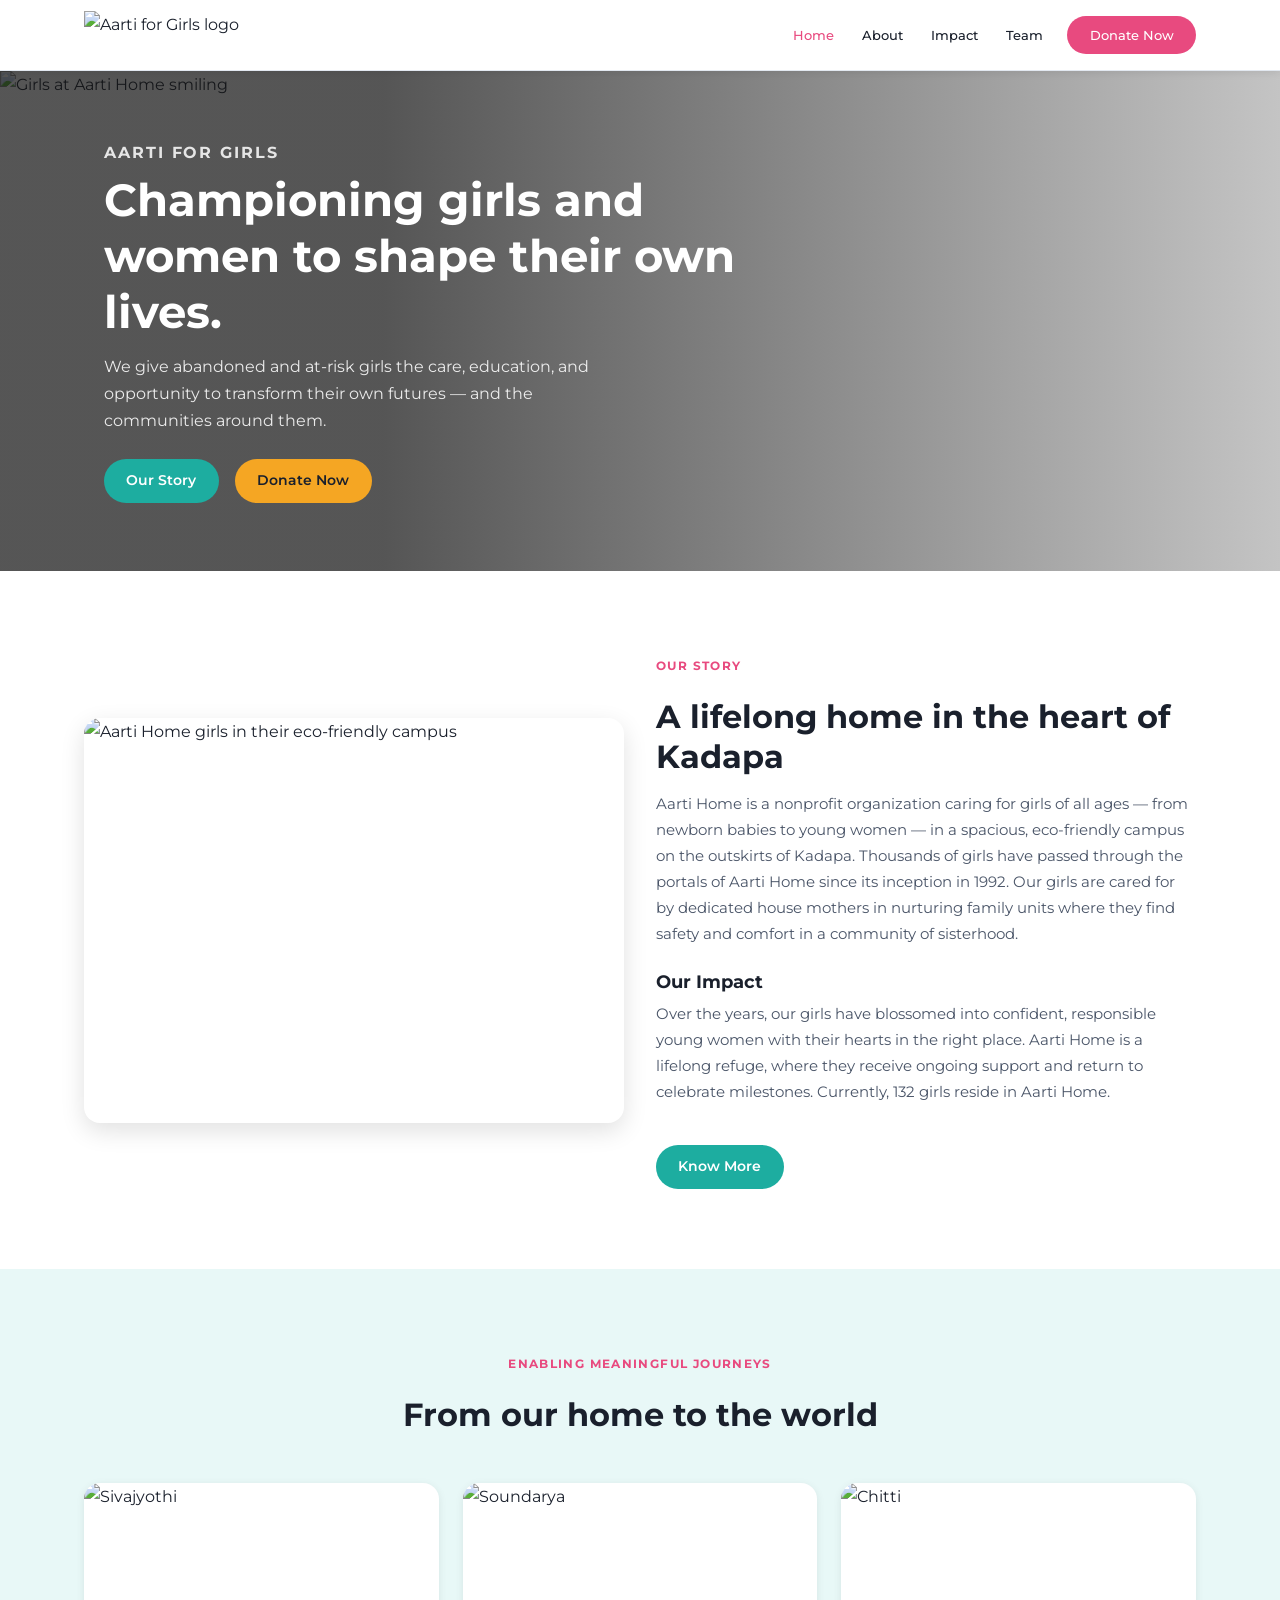
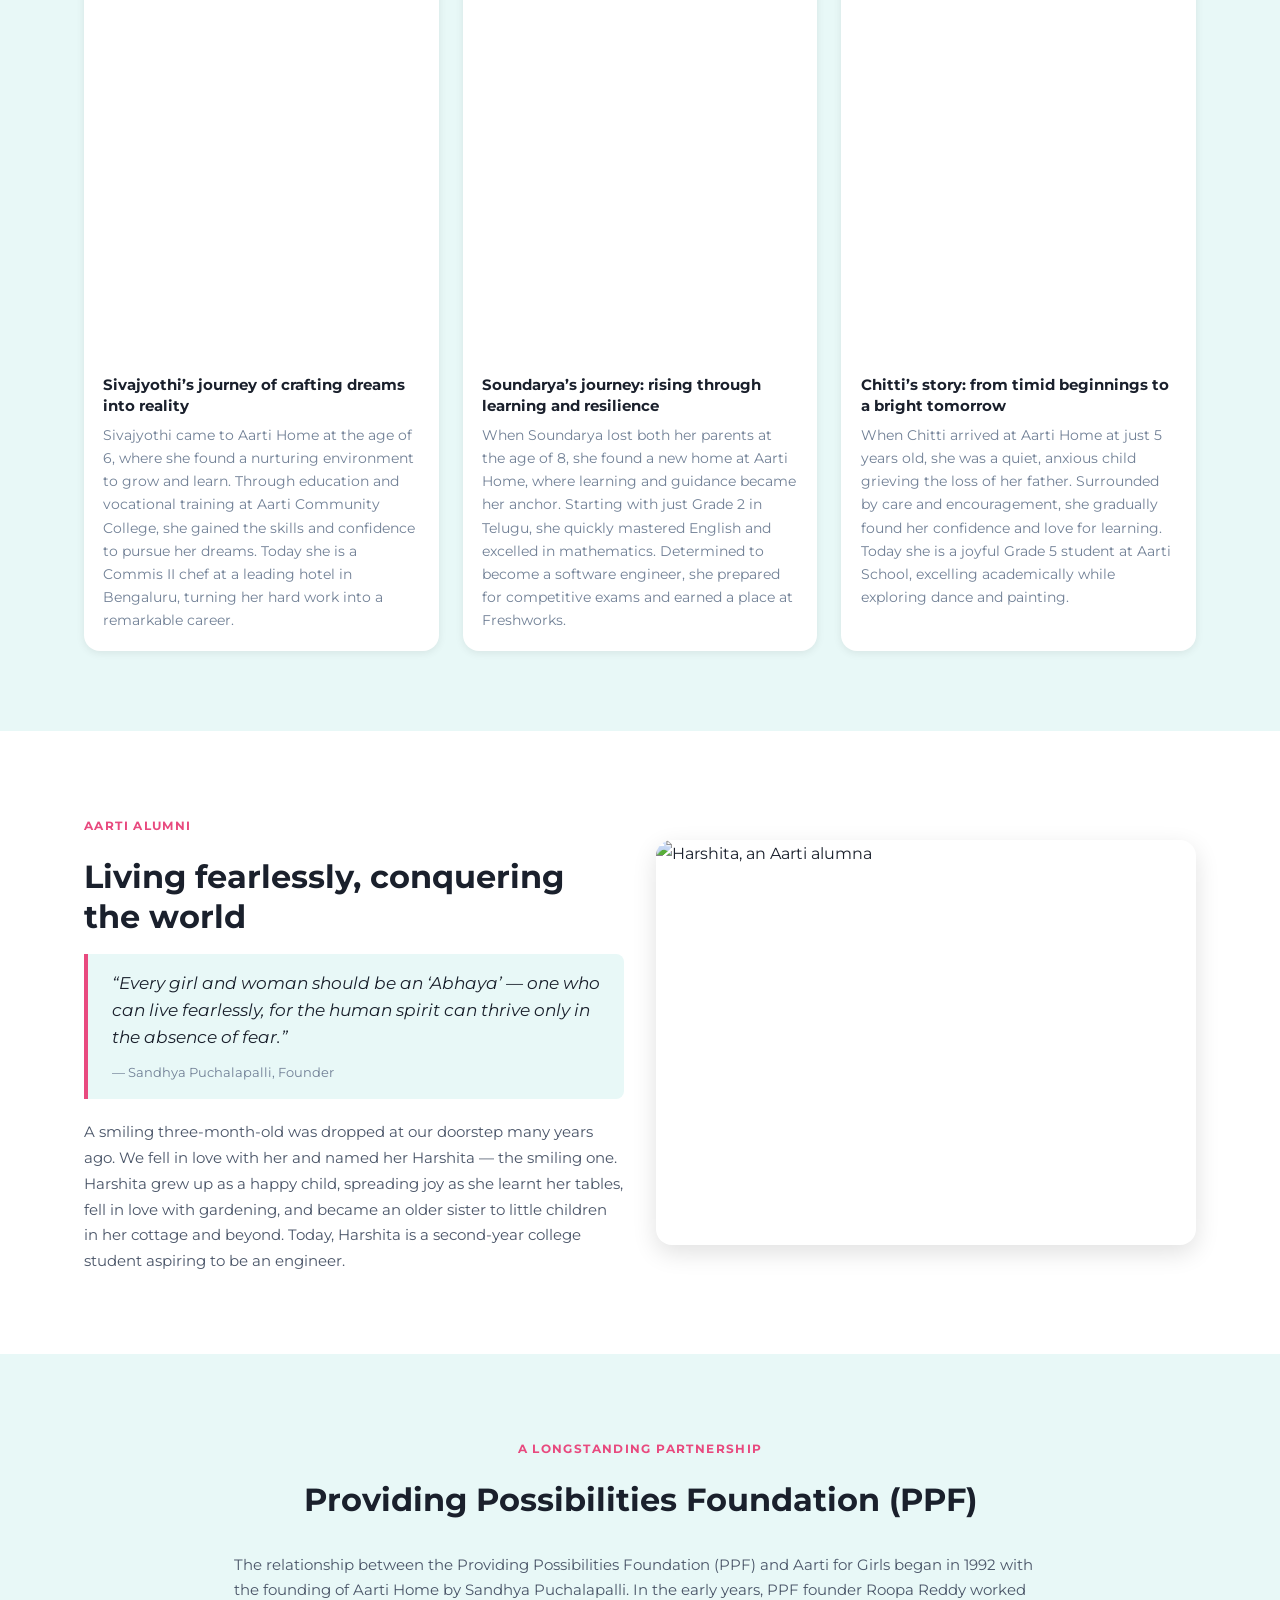
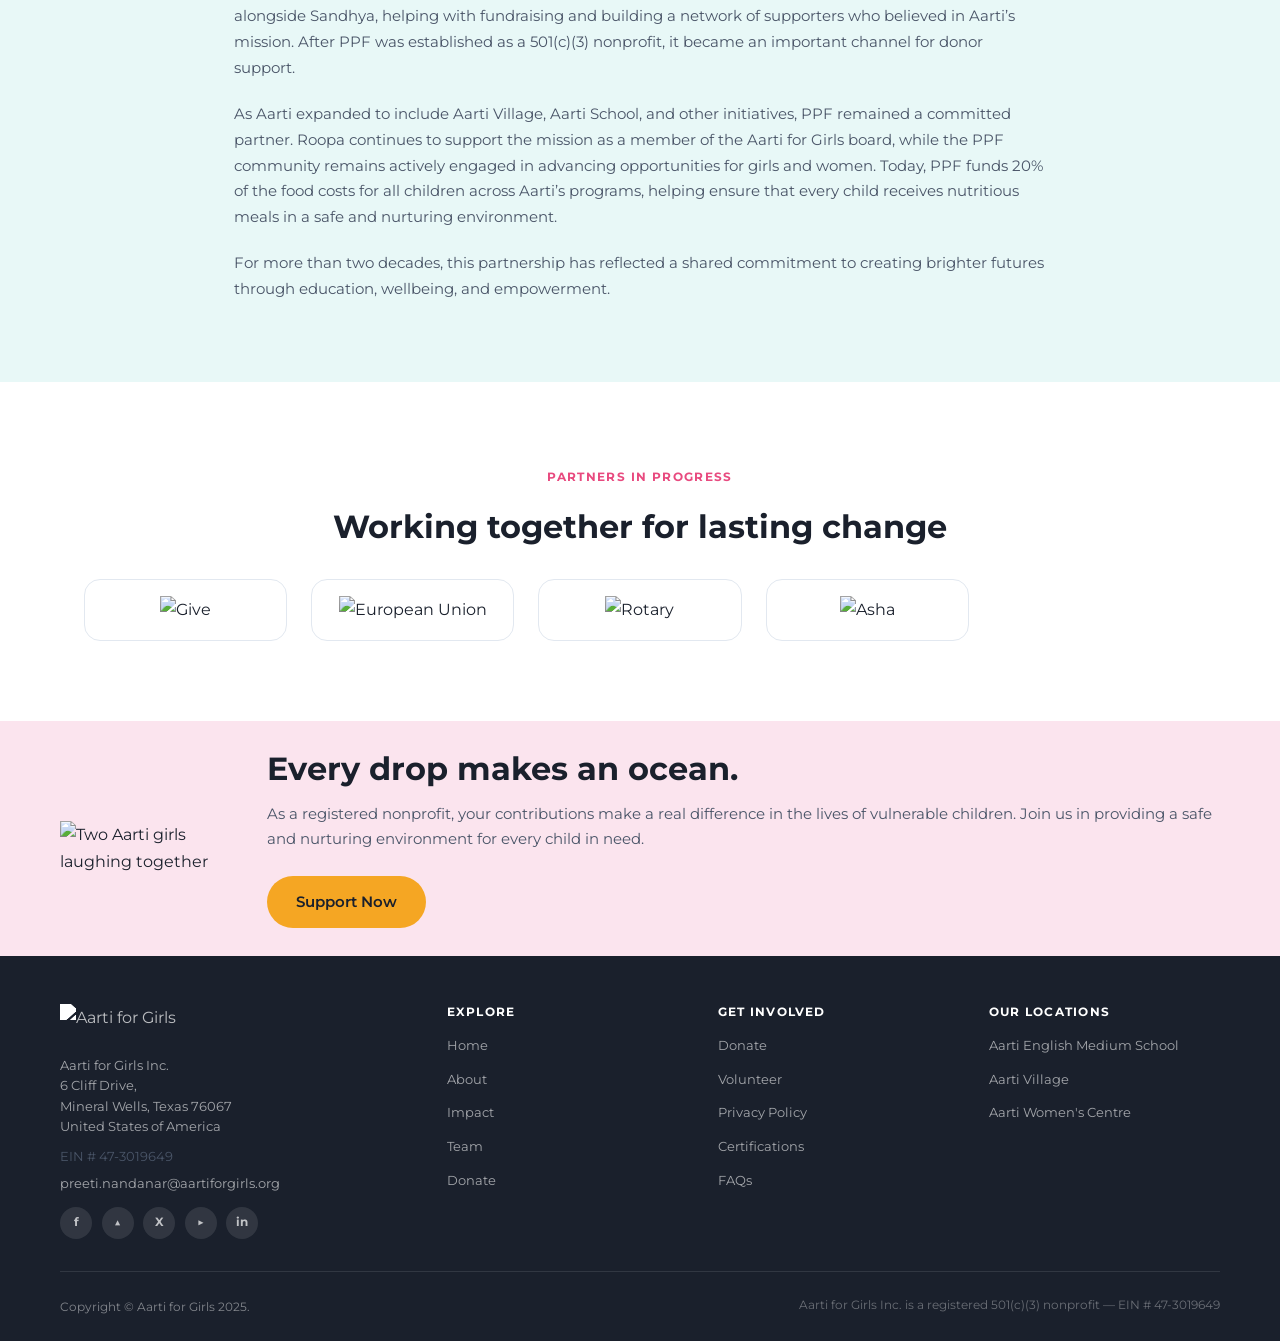
==== index.html @ 23b5cd8c "Site scaffold: pages, shared CSS/JS (images to follow)" ====
<!DOCTYPE html>
<html lang="en">
<head>
  <meta charset="UTF-8">
  <meta name="viewport" content="width=device-width, initial-scale=1.0">
  <title>Women Empowerment NGO | Aarti for Girls – Transforming Lives</title>
  <meta name="description" content="Aarti for Girls is a nonprofit empowering women and girl children through education, shelter, and livelihood programs for a brighter, independent future.">
  <link rel="icon" type="image/png" href="assets/images/logo.png">
  <link rel="preconnect" href="https://fonts.googleapis.com">
  <link rel="preconnect" href="https://fonts.gstatic.com" crossorigin>
  <link href="https://fonts.googleapis.com/css2?family=Montserrat:ital,wght@0,300;0,400;0,500;0,600;0,700;0,800;1,400&display=swap" rel="stylesheet">
  <link rel="stylesheet" href="css/style.css?v=1">
</head>
<body>
<div id="nav-placeholder"></div>
<main>

  <!-- HERO -->
  <section class="hero hero-tall" aria-label="Hero">
    <img class="hero-img" src="assets/images/hero-home.jpg" alt="Girls at Aarti Home smiling" loading="eager">
    <div class="hero-overlay"></div>
    <div class="hero-body">
      <p class="sec-label" style="color:rgba(255,255,255,.85)">Aarti for Girls</p>
      <h1 style="max-width:660px;">Championing girls and women to shape their own lives.</h1>
      <p style="max-width:540px;margin-top:.75rem;">We give abandoned and at-risk girls the care, education, and opportunity to transform their own futures — and the communities around them.</p>
      <div style="display:flex;gap:1rem;flex-wrap:wrap;margin-top:1.5rem;">
        <a href="about.html" class="btn btn-teal">Our Story</a>
        <a href="donate.html" class="btn btn-yellow">Donate Now</a>
      </div>
    </div>
  </section>

  <!-- OUR STORY -->
  <section class="section bg-white">
    <div class="container">
      <div class="grid-2" style="align-items:center;">
        <div>
          <img src="assets/images/our-story.jpg" alt="Aarti Home girls in their eco-friendly campus" style="border-radius:var(--r-l);box-shadow:var(--sh-hov);width:100%;aspect-ratio:4/3;object-fit:cover;">
        </div>
        <div>
          <p class="sec-label">Our Story</p>
          <h2>A lifelong home in the heart of Kadapa</h2>
          <p style="margin-top:.9rem;">Aarti Home is a nonprofit organization caring for girls of all ages — from newborn babies to young women — in a spacious, eco-friendly campus on the outskirts of Kadapa. Thousands of girls have passed through the portals of Aarti Home since its inception in 1992. Our girls are cared for by dedicated house mothers in nurturing family units where they find safety and comfort in a community of sisterhood.</p>
          <h3 style="margin-top:1.5rem;font-size:1.15rem;">Our Impact</h3>
          <p style="margin-top:.5rem;">Over the years, our girls have blossomed into confident, responsible young women with their hearts in the right place. Aarti Home is a lifelong refuge, where they receive ongoing support and return to celebrate milestones. Currently, 132 girls reside in Aarti Home.</p>
          <a href="impact.html" class="btn btn-teal" style="margin-top:1.25rem;">Know More</a>
        </div>
      </div>
    </div>
  </section>

  <!-- ENABLING MEANINGFUL JOURNEYS -->
  <section class="section bg-teal-pale">
    <div class="container">
      <div class="text-center mb-3">
        <p class="sec-label">Enabling meaningful journeys</p>
        <h2>From our home to the world</h2>
      </div>
      <div class="news-grid">
        <article class="card">
          <img class="card-img" style="aspect-ratio:3/4;" src="assets/images/journey-sivajyothi.jpg" alt="Sivajyothi">
          <div class="card-body">
            <h3>Sivajyothi’s journey of crafting dreams into reality</h3>
            <p>Sivajyothi came to Aarti Home at the age of 6, where she found a nurturing environment to grow and learn. Through education and vocational training at Aarti Community College, she gained the skills and confidence to pursue her dreams. Today she is a Commis II chef at a leading hotel in Bengaluru, turning her hard work into a remarkable career.</p>
          </div>
        </article>
        <article class="card">
          <img class="card-img" style="aspect-ratio:3/4;" src="assets/images/journey-soundarya.jpg" alt="Soundarya">
          <div class="card-body">
            <h3>Soundarya’s journey: rising through learning and resilience</h3>
            <p>When Soundarya lost both her parents at the age of 8, she found a new home at Aarti Home, where learning and guidance became her anchor. Starting with just Grade 2 in Telugu, she quickly mastered English and excelled in mathematics. Determined to become a software engineer, she prepared for competitive exams and earned a place at Freshworks.</p>
          </div>
        </article>
        <article class="card">
          <img class="card-img" style="aspect-ratio:3/4;" src="assets/images/journey-chitti.jpg" alt="Chitti">
          <div class="card-body">
            <h3>Chitti’s story: from timid beginnings to a bright tomorrow</h3>
            <p>When Chitti arrived at Aarti Home at just 5 years old, she was a quiet, anxious child grieving the loss of her father. Surrounded by care and encouragement, she gradually found her confidence and love for learning. Today she is a joyful Grade 5 student at Aarti School, excelling academically while exploring dance and painting.</p>
          </div>
        </article>
      </div>
    </div>
  </section>

  <!-- AARTI ALUMNI -->
  <section class="section bg-white">
    <div class="container">
      <div class="grid-2" style="align-items:center;">
        <div>
          <p class="sec-label">Aarti Alumni</p>
          <h2>Living fearlessly, conquering the world</h2>
          <div class="quote-block" style="margin-top:1.1rem;">
            <blockquote>“Every girl and woman should be an ‘Abhaya’ — one who can live fearlessly, for the human spirit can thrive only in the absence of fear.”</blockquote>
            <cite>— Sandhya Puchalapalli, Founder</cite>
          </div>
          <p style="margin-top:1.25rem;">A smiling three-month-old was dropped at our doorstep many years ago. We fell in love with her and named her Harshita — the smiling one. Harshita grew up as a happy child, spreading joy as she learnt her tables, fell in love with gardening, and became an older sister to little children in her cottage and beyond. Today, Harshita is a second-year college student aspiring to be an engineer.</p>
        </div>
        <div>
          <img src="assets/images/alumni-harshita.jpg" alt="Harshita, an Aarti alumna" style="border-radius:var(--r-l);box-shadow:var(--sh-hov);width:100%;aspect-ratio:4/3;object-fit:cover;">
        </div>
      </div>
    </div>
  </section>

  <!-- PPF PARTNERSHIP -->
  <section class="section bg-teal-pale">
    <div class="container" style="max-width:860px;">
      <div class="text-center mb-2">
        <p class="sec-label">A longstanding partnership</p>
        <h2>Providing Possibilities Foundation (PPF)</h2>
      </div>
      <p>The relationship between the Providing Possibilities Foundation (PPF) and Aarti for Girls began in 1992 with the founding of Aarti Home by Sandhya Puchalapalli. In the early years, PPF founder Roopa Reddy worked alongside Sandhya, helping with fundraising and building a network of supporters who believed in Aarti’s mission. After PPF was established as a 501(c)(3) nonprofit, it became an important channel for donor support.</p>
      <p style="margin-top:1rem;">As Aarti expanded to include Aarti Village, Aarti School, and other initiatives, PPF remained a committed partner. Roopa continues to support the mission as a member of the Aarti for Girls board, while the PPF community remains actively engaged in advancing opportunities for girls and women. Today, PPF funds 20% of the food costs for all children across Aarti’s programs, helping ensure that every child receives nutritious meals in a safe and nurturing environment.</p>
      <p style="margin-top:1rem;">For more than two decades, this partnership has reflected a shared commitment to creating brighter futures through education, wellbeing, and empowerment.</p>
    </div>
  </section>

  <!-- PARTNERS -->
  <section class="section bg-white">
    <div class="container">
      <div class="text-center mb-2">
        <p class="sec-label">Partners in Progress</p>
        <h2>Working together for lasting change</h2>
      </div>
      <div class="partners-grid" style="grid-template-columns:repeat(auto-fill,minmax(200px,1fr));">
        <div class="partner-logo"><img src="assets/images/partner-give.png" alt="Give"></div>
        <div class="partner-logo"><img src="assets/images/partner-eu.png" alt="European Union"></div>
        <div class="partner-logo"><img src="assets/images/partner-rotary.png" alt="Rotary"></div>
        <div class="partner-logo"><img src="assets/images/partner-asha.png" alt="Asha"></div>
      </div>
    </div>
  </section>

</main>
<div id="footer-placeholder"></div>
<script src="js/main.js"></script>
</body>
</html>
---- css/style.css ----
/* =====================
   AARTI FOR GIRLS (USA) — style.css (shared design system)
   ===================== */

/* ---------- TOKENS ---------- */
:root {
  --pink:       #e84a7f;
  --pink-dark:  #c93a6a;
  --pink-pale:  #fbe4ee;
  --teal:       #1dada0;
  --teal-dark:  #169589;
  --teal-pale:  #e8f8f7;
  --yellow:     #f5a623;
  --dark:       #1a202c;
  --mid:        #4a5568;
  --muted:      #718096;
  --light:      #f7fafc;
  --white:      #ffffff;
  --border:     #e2e8f0;
  --r-s:  4px;
  --r-m:  8px;
  --r-l:  16px;
  --r-xl: 24px;
  --sh:     0 2px 8px rgba(0,0,0,.08);
  --sh-hov: 0 8px 24px rgba(0,0,0,.12);
  --sh-lg:  0 16px 40px rgba(0,0,0,.12);
  --max-w: 1160px;
  --gap: 2rem;
}

/* ---------- RESET ---------- */
*, *::before, *::after { box-sizing: border-box; margin: 0; padding: 0; }
html { scroll-behavior: smooth; }
body { font-family: 'Montserrat', sans-serif; color: var(--dark); background: var(--white); line-height: 1.7; -webkit-font-smoothing: antialiased; }
img { max-width: 100%; height: auto; display: block; }
a { color: inherit; text-decoration: none; }
ul { list-style: none; }
button { font-family: inherit; cursor: pointer; border: none; background: none; }
h1,h2,h3,h4,h5 { line-height: 1.25; font-weight: 700; color: var(--dark); }
h1 { font-size: clamp(1.75rem,4vw,2.8rem); }
h2 { font-size: clamp(1.4rem,3vw,2rem); }
h3 { font-size: clamp(1.1rem,2vw,1.35rem); }
h4 { font-size: 1.05rem; }
p  { font-size: .95rem; color: var(--mid); }

/* ---------- LAYOUT ---------- */
.container { width: 100%; max-width: var(--max-w); margin-inline: auto; padding-inline: 1.5rem; }
.section    { padding: 5rem 0; }
.section-sm { padding: 3.5rem 0; }
.bg-white   { background: var(--white); }
.bg-teal-pale { background: var(--teal-pale); }
.text-center { text-align: center; }
.mb-2 { margin-bottom: 2rem; }
.mb-3 { margin-bottom: 3rem; }
.lead { font-size: 1.08rem; color: var(--mid); }

.grid-2 { display: grid; grid-template-columns: 1fr 1fr; gap: var(--gap); }
.grid-3 { display: grid; grid-template-columns: repeat(3,1fr); gap: var(--gap); }
.grid-4 { display: grid; grid-template-columns: repeat(4,1fr); gap: 1.5rem; }
.flex-between { display: flex; justify-content: space-between; align-items: center; }

/* ---------- TYPOGRAPHY ---------- */
.sec-label { display: inline-block; font-size: .72rem; font-weight: 700; letter-spacing: .12em; text-transform: uppercase; color: var(--pink); margin-bottom: .4rem; }
.quote-block { border-left: 4px solid var(--pink); padding: 1rem 1.5rem; background: var(--teal-pale); border-radius: 0 var(--r-m) var(--r-m) 0; }
.quote-block blockquote { font-size: 1.05rem; font-style: italic; color: var(--dark); line-height: 1.6; }
.quote-block cite { display: block; margin-top: .6rem; font-size: .82rem; font-style: normal; color: var(--muted); }

/* ---------- BUTTONS ---------- */
.btn { display: inline-flex; align-items: center; justify-content: center; gap: .4rem; padding: .65rem 1.4rem; border-radius: 50px; font-size: .88rem; font-weight: 600; transition: all .2s; white-space: nowrap; cursor: pointer; }
.btn-teal    { background: var(--teal);   color: var(--white); }
.btn-teal:hover   { background: var(--teal-dark); transform: translateY(-1px); box-shadow: var(--sh); }
.btn-pink    { background: var(--pink);   color: var(--white); }
.btn-pink:hover   { background: var(--pink-dark); transform: translateY(-1px); box-shadow: var(--sh); }
.btn-yellow  { background: var(--yellow); color: var(--dark); }
.btn-yellow:hover { filter: brightness(.95); transform: translateY(-1px); box-shadow: var(--sh); }
.btn-dark    { background: var(--dark);   color: var(--white); }
.btn-dark:hover   { background: #0f1624; transform: translateY(-1px); box-shadow: var(--sh); }
.btn-outline { background: transparent; color: var(--dark); border: 2px solid var(--border); }
.btn-outline:hover { border-color: var(--dark); transform: translateY(-1px); }
.btn-white   { background: var(--white);  color: var(--teal); }
.btn-white:hover  { background: var(--teal-pale); }
.btn-lg { padding: .8rem 1.8rem; font-size: .95rem; }

/* ---------- NAV ---------- */
.nav { position: sticky; top: 0; z-index: 1000; background: var(--white); border-bottom: 1px solid var(--border); box-shadow: var(--sh); }
.nav-inner { display: flex; align-items: center; justify-content: space-between; padding: .7rem 1.5rem; max-width: var(--max-w); margin-inline: auto; gap: 1rem; }
.nav-logo img { height: 48px; width: auto; }
.nav-links { display: flex; align-items: center; gap: .25rem; list-style: none; margin: 0; padding: 0; }
.nav-links > li { position: relative; }
.nav-links > li > a, .nav-links > li > button { display: flex; align-items: center; gap: .3rem; padding: .45rem .75rem; font-size: .83rem; font-weight: 500; color: var(--dark); border-radius: var(--r-s); transition: background .15s, color .15s; cursor: pointer; background: none; border: none; font-family: inherit; white-space: nowrap; }
.nav-links > li > a:hover, .nav-links > li > button:hover { background: var(--teal-pale); color: var(--teal-dark); }
.nav-links > li.active > a { color: var(--pink); }
.nav-chevron { font-size: .65rem; transition: transform .2s; }
.nav-links > li.open .nav-chevron { transform: rotate(180deg); }
.nav-drop { position: absolute; top: calc(100% + .5rem); left: 50%; transform: translateX(-50%) translateY(-4px); background: var(--white); border: 1px solid var(--border); border-radius: var(--r-l); box-shadow: var(--sh-hov); min-width: 200px; padding: .5rem; opacity: 0; visibility: hidden; transition: opacity .15s, visibility .15s, transform .15s; list-style: none; }
.nav-links > li.open .nav-drop { opacity: 1; visibility: visible; transform: translateX(-50%) translateY(0); }
.nav-drop li a { display: block; padding: .55rem .9rem; font-size: .82rem; font-weight: 500; color: var(--mid); border-radius: var(--r-m); transition: background .15s, color .15s; }
.nav-drop li a:hover { background: var(--teal-pale); color: var(--teal-dark); }
.nav-donate { margin-left: .5rem; }
.nav-donate .btn { background: var(--pink); color: var(--white); border-radius: 50px; padding: .5rem 1.4rem; }
.nav-donate .btn:hover { background: var(--pink-dark); color: var(--white); box-shadow: var(--sh); transform: translateY(-1px); }
.nav-donate.active .btn { background: var(--white); color: var(--pink); box-shadow: inset 0 0 0 2px var(--pink); }
.nav-donate.active .btn:hover { background: var(--pink); color: var(--white); box-shadow: none; }
.nav-burger { display: none; font-size: 1.4rem; padding: .3rem; }

/* ---------- HERO ---------- */
.hero { position: relative; overflow: hidden; display: flex; align-items: center; min-height: 400px; }
.hero-tall { min-height: 500px; }
.hero-img { position: absolute; inset: 0; width: 100%; height: 100%; object-fit: cover; object-position: center center; }
.hero-overlay { position: absolute; inset: 0; background: linear-gradient(to right, rgba(20,20,20,.72) 30%, rgba(20,20,20,.25) 100%); }
.hero-body { position: relative; z-index: 1; padding: 4rem 1.5rem; max-width: min(700px,90%); margin-left: max(1.5rem,calc(50% - 560px)); }
.hero-body h1 { color: var(--white); }
.hero-body p  { color: rgba(255,255,255,.88); font-size: 1rem; }
.page-header { background: linear-gradient(135deg, var(--pink) 0%, var(--teal) 100%); padding: 4rem 1.5rem; text-align: center; }
.page-header h1 { color: var(--white); }
.page-header p  { color: rgba(255,255,255,.88); margin-top: .6rem; }

/* ---------- PILLARS ---------- */
.pillars-row { display: flex; justify-content: center; gap: 1rem; flex-wrap: wrap; margin-top: 2rem; }
.pillar-wrap { display: flex; flex-direction: column; align-items: center; text-align: center; flex: 1; min-width: 200px; max-width: 260px; }
.pillar-ring { width: 220px; height: 165px; border-radius: var(--r-l); background: var(--teal-pale); display: flex; align-items: center; justify-content: center; margin-bottom: .9rem; border: 3px solid var(--teal); overflow: hidden; }
.pillar-ring img { width: 100%; height: 100%; object-fit: cover; }
.pillar-wrap h3 { font-size: 1rem; margin-bottom: .2rem; }
.pillar-wrap p  { font-size: .82rem; color: var(--muted); margin: 0; }

/* ---------- STATS ---------- */
.stats-box { background: var(--white); border-radius: var(--r-xl); padding: 1.5rem; box-shadow: var(--sh-hov); max-width: 700px; margin: 0 auto; }
.stats-grid { display: flex; flex-wrap: wrap; justify-content: center; gap: 1.5rem; text-align: center; }
.stats-grid > div { flex: 1 1 180px; max-width: 210px; }
.stat-num { font-size: clamp(1.6rem,3.2vw,2.2rem); font-weight: 800; color: var(--pink); line-height: 1; }
.stat-label { font-size: .82rem; color: var(--muted); margin-top: .4rem; line-height: 1.4; }
.sphere-link { display: inline-flex; align-items: center; gap: .4rem; font-size: .88rem; font-weight: 600; color: var(--teal); text-decoration: underline; text-underline-offset: 3px; }
.sphere-link:hover { color: var(--teal-dark); }

/* ---------- VOICES ---------- */
.voices-grid { display:flex; flex-wrap:wrap; gap:1.5rem; justify-content:center; }
.voices-grid > * { width:160px; flex-shrink:0; }
.voice-card { display: flex; flex-direction: column; align-items: center; gap: .5rem; }
.voice-card img { width: 100%; aspect-ratio: 4/3; object-fit: cover; border-radius: var(--r-l); transition: transform .2s, box-shadow .2s; }
.voice-card:hover img { transform: scale(1.02); box-shadow: var(--sh-hov); }
.voice-name { font-size: .85rem; font-weight: 600; text-align: center; color: var(--dark); }

/* ---------- CARDS / NEWS ---------- */
.news-grid { display: grid; grid-template-columns: repeat(3,1fr); gap: 1.5rem; }
.card { background: var(--white); border-radius: var(--r-l); box-shadow: var(--sh); overflow: hidden; transition: transform .2s, box-shadow .2s; display: flex; flex-direction: column; }
.card:hover { transform: translateY(-4px); box-shadow: var(--sh-hov); }
.card-img { width: 100%; aspect-ratio: 16/9; object-fit: cover; }
.card-body { padding: 1.2rem; display: flex; flex-direction: column; flex: 1; }
.card-tag { font-size: .72rem; font-weight: 700; letter-spacing: .1em; text-transform: uppercase; color: var(--pink); margin-bottom: .5rem; }
.card-body h3 { font-size: .95rem; line-height: 1.35; margin-bottom: .5rem; }
.card-body p { font-size: .85rem; color: var(--muted); flex: 1; }
.card-link { display: inline-block; margin-top: .8rem; font-size: .82rem; font-weight: 600; color: var(--pink); }
.card-link:hover { color: var(--pink-dark); }

/* ---------- TIMELINE ---------- */
.timeline { position: relative; padding-left: 2rem; }
.timeline::before { content: ''; position: absolute; left: .5rem; top: 0; bottom: 0; width: 2px; background: var(--teal); opacity: .3; }
.tl-item { position: relative; padding: 0 0 2rem 1.5rem; }
.tl-item::before { content: ''; position: absolute; left: -.45rem; top: .3rem; width: 12px; height: 12px; border-radius: 50%; background: var(--teal); border: 2px solid var(--white); box-shadow: 0 0 0 2px var(--teal); }
.tl-year { display: inline-block; background: var(--pink); color: var(--white); font-size: .72rem; font-weight: 700; letter-spacing: .06em; padding: .2rem .55rem; border-radius: 50px; margin-bottom: .4rem; }
.tl-item h4 { font-size: .95rem; margin-bottom: .3rem; }
.tl-item p  { font-size: .85rem; color: var(--muted); }

/* ---------- WHAT'S NEW / ARTICLE ---------- */
#wn-post p { font-size: .95rem; line-height: 1.8; color: var(--mid); margin-bottom: 1.1rem; }
#wn-post h2, #wn-post h3, #wn-post h4 { color: var(--dark); }
#wn-post a { color: var(--pink); text-decoration: underline; text-underline-offset: 2px; }

/* ---------- MILESTONES TIMELINE ---------- */
.tml { position: relative; max-width: 1000px; margin: 0 auto; }
.tml::before { content: ''; position: absolute; top: .5rem; bottom: .5rem; left: 50%; transform: translateX(-50%); width: 3px; background: var(--teal); opacity: .25; }
.tml-item { position: relative; display: flex; align-items: center; gap: 4rem; margin-bottom: 2.5rem; }
.tml-item:nth-child(even) { flex-direction: row-reverse; }
.tml-item > .tml-card, .tml-item > .tml-media { flex: 1 1 0; min-width: 0; }
.tml-dot { position: absolute; left: 50%; top: 50%; transform: translate(-50%,-50%); width: 18px; height: 18px; border-radius: 50%; background: var(--pink); border: 3px solid var(--white); box-shadow: 0 0 0 3px rgba(29,173,160,.45); }
.tml-card { background: var(--white); border-radius: var(--r-l); box-shadow: var(--sh); padding: 1.25rem 1.4rem; transition: transform .2s, box-shadow .2s; }
.tml-card:hover { transform: translateY(-3px); box-shadow: var(--sh-hov); }
.tml-media img { width: 100%; aspect-ratio: 4/3; object-fit: cover; border-radius: var(--r-l); box-shadow: var(--sh); display: block; }
.tml-year { display: inline-block; background: var(--pink); color: var(--white); font-size: .78rem; font-weight: 700; letter-spacing: .05em; padding: .22rem .7rem; border-radius: 50px; margin-bottom: .55rem; }
.tml-card h3 { font-size: 1.05rem; margin-bottom: .35rem; }
.tml-card p { font-size: .9rem; color: var(--mid); margin: 0; line-height: 1.6; }
@media (max-width: 768px) {
  .tml::before { left: 8px; transform: none; }
  .tml-item, .tml-item:nth-child(even) { flex-direction: column; align-items: stretch; gap: 1rem; padding-left: 2.25rem; margin-bottom: 2rem; }
  .tml-dot { left: 8px; top: 1.4rem; transform: translate(-50%,0); }
}

/* ---------- VIDEO ---------- */
.video-wrap { position: relative; padding-top: 56.25%; border-radius: var(--r-l); overflow: hidden; background: #000; box-shadow: var(--sh-hov); }
.video-wrap iframe, .video-wrap img { position: absolute; inset: 0; width: 100%; height: 100%; border: 0; object-fit: cover; }
.videos-grid { display: grid; grid-template-columns: repeat(2,1fr); gap: 1.5rem; }
.video-label { text-align: center; font-size: .85rem; font-weight: 600; color: var(--mid); margin-top: .6rem; }
.vol-slider { max-width: 720px; margin: 0 auto; }
.vol-stage { position: relative; }
.vol-slide { display: none; }
.vol-slide.is-active { display: block; }
.vol-arrow { position: absolute; top: 50%; transform: translateY(-50%); z-index: 2; width: 44px; height: 44px; border-radius: 50%; background: rgba(255,255,255,.92); color: var(--dark); font-size: 1.6rem; line-height: 1; display: flex; align-items: center; justify-content: center; box-shadow: var(--sh); transition: background .15s, transform .15s; }
.vol-arrow:hover { background: var(--white); }
.vol-prev { left: .6rem; }
.vol-next { right: .6rem; }
.vol-dots { display: flex; justify-content: center; gap: .5rem; margin-top: 1.1rem; }
.vol-dot { width: 10px; height: 10px; border-radius: 50%; background: var(--border); padding: 0; transition: background .15s; }
.vol-dot.is-active { background: var(--pink); }

/* ---------- ICON CARDS ---------- */
.icon-card { background: var(--white); border-radius: var(--r-l); padding: 1.5rem 1.2rem; box-shadow: var(--sh); transition: transform .2s, box-shadow .2s; }
.icon-card:hover { transform: translateY(-3px); box-shadow: var(--sh-hov); }
.ic-icon { font-size: 2rem; margin-bottom: .7rem; }
.icon-card h3 { font-size: 1rem; margin-bottom: .4rem; }
.icon-card p  { font-size: .85rem; color: var(--muted); margin: 0; }

/* ---------- DONATE ---------- */
.donate-intro { display: grid; grid-template-columns: 1fr auto; gap: 3rem; align-items: start; }
.donate-btns  { display: flex; flex-wrap: wrap; gap: .75rem; margin-top: 1.5rem; }
.donate-cards { display: grid; grid-template-columns: repeat(3,1fr); gap: 1.25rem; }
.dc { background: var(--white); border-radius: var(--r-l); padding: 1.5rem; box-shadow: var(--sh); display: flex; flex-direction: column; }
.dc.dc-alt { background: var(--teal-pale); border: 2px dashed var(--teal); }
.dc-icon { font-size: 2rem; margin-bottom: .6rem; }
.dc h3 { font-size: .95rem; margin-bottom: .5rem; }
.dc p  { font-size: .82rem; color: var(--muted); }
.modes-grid { display: grid; grid-template-columns: repeat(3,1fr); gap: 1.25rem; }
.mode-box { background: var(--light); border-radius: var(--r-l); padding: 1.5rem; border: 1px solid var(--border); display: flex; flex-direction: column; }
.dc .btn, .mode-box .btn { margin-top: auto; align-self: flex-start; }
.mode-box h4 { margin-bottom: .5rem; color: var(--dark); }
.mode-box p  { font-size: .85rem; color: var(--muted); }
.tab-list { display: flex; gap: .5rem; flex-wrap: wrap; border-bottom: 2px solid var(--border); padding-bottom: .5rem; }
.tab-btn { padding: .5rem 1.2rem; font-size: .85rem; font-weight: 600; color: var(--muted); border-radius: var(--r-m); transition: all .15s; cursor: pointer; border: none; background: none; font-family: inherit; }
.tab-btn.active { background: var(--pink); color: var(--white); }
.tab-btn:hover:not(.active) { background: var(--teal-pale); color: var(--teal-dark); }
.tab-panel { display: none; }
.tab-panel.active { display: block; }

/* ---------- VOLUNTEER ---------- */
.vol-hero-grid { display: grid; grid-template-columns: 1fr 1fr; gap: 3rem; align-items: stretch; }
.vol-hero-photo { position: relative; border-radius: var(--r-l); overflow: hidden; box-shadow: var(--sh-hov); background: var(--teal-pale); min-height: 320px; }
.vol-hero-photo img { position: absolute; inset: 0; width: 100%; height: 100%; object-fit: cover; }
.vol-modes { display: grid; grid-template-columns: 1fr 1fr; gap: 1.5rem; }
.vol-mode-card { background: var(--white); border-radius: var(--r-l); padding: 2rem; box-shadow: var(--sh); border-top: 4px solid var(--teal); }
.vol-mode-card h3 { margin-bottom: .75rem; }
.vol-mode-card p  { font-size: .88rem; color: var(--mid); }

/* ---------- BLOG ---------- */
.blog-grid { display: grid; grid-template-columns: repeat(3,1fr); gap: 1.5rem; }
.blog-featured { grid-column: span 3; display: grid; grid-template-columns: 1fr 1fr; gap: 0; background: var(--white); border-radius: var(--r-l); overflow: hidden; box-shadow: var(--sh-hov); }
.blog-featured-img { width: 100%; height: 100%; object-fit: cover; min-height: 280px; }
.blog-featured-body { padding: 2rem; display: flex; flex-direction: column; justify-content: center; }

/* ---------- BOARD / HUMANS ---------- */
.board-grid { display:flex; flex-wrap:wrap; gap:1.5rem; justify-content:center; }
.board-grid > * { width:180px; flex-shrink:0; }
.board-card { text-align: center; display: flex; flex-direction: column; }
.board-card .expand-btn { margin-top: auto; align-self: center; }
.board-card img { width: 100%; aspect-ratio: 1; object-fit: cover; border-radius: var(--r-l); margin-bottom: .7rem; border: 3px solid var(--teal-pale); box-shadow: var(--sh); }
.board-card h4 { font-size: .88rem; margin-bottom: .15rem; }
.board-card p  { font-size: .78rem; color: var(--muted); }

/* ---------- ANNUAL REPORT ---------- */
.report-grid { display: grid; grid-template-columns: repeat(auto-fill,minmax(240px,1fr)); gap: 1.5rem; }
.report-card { background: var(--white); border-radius: var(--r-l); box-shadow: var(--sh); overflow: hidden; transition: transform .2s, box-shadow .2s; }
.report-card:hover { transform: translateY(-4px); box-shadow: var(--sh-hov); }
.report-card img { width: 100%; aspect-ratio: 3/4; object-fit: cover; }
.report-card-body { padding: 1.2rem; }
.report-card-body h4 { margin-bottom: .5rem; }
.report-card-body p  { font-size: .82rem; color: var(--muted); margin-bottom: .8rem; }

/* ---------- VOICE STORY ---------- */
.voice-story-body { display: grid; grid-template-columns: 280px 1fr; gap: 3rem; align-items: start; }
.voice-story-body img { border-radius: var(--r-l); box-shadow: var(--sh-hov); width: 100%; aspect-ratio: 4/3; object-fit: cover; position: sticky; top: 100px; }
.story-text h2 { margin-bottom: 1rem; }
.story-text p  { font-size: .95rem; line-height: 1.8; color: var(--mid); margin-bottom: 1rem; }
.voice-nav { display: flex; justify-content: space-between; gap: 1rem; margin-top: 2.5rem; padding-top: 2rem; border-top: 1px solid var(--border); }

/* ---------- VILLAGE GALLERY ---------- */
.village-gallery { display: grid; grid-template-columns: repeat(3,1fr); gap: .75rem; }
.village-gallery img { width: 100%; aspect-ratio: 4/3; object-fit: cover; border-radius: var(--r-m); transition: transform .2s; }
.village-gallery img:hover { transform: scale(1.02); }

/* ---------- MILESTONES ---------- */
.milestone-cards { display: grid; grid-template-columns: repeat(2,1fr); gap: 1.5rem; }
.milestone-card { border-radius: var(--r-l); overflow: hidden; box-shadow: var(--sh); transition: transform .2s, box-shadow .2s; }
.milestone-card:hover { transform: translateY(-4px); box-shadow: var(--sh-hov); }
.milestone-card img { width: 100%; aspect-ratio: 16/9; object-fit: cover; display: block; }
.milestone-card-body { padding: 1.5rem; background: var(--white); }
.milestone-card-body h2 { font-size: 1.25rem; margin-bottom: .5rem; }
.milestone-card-body p  { font-size: .88rem; color: var(--muted); margin-bottom: .75rem; }
.milestone-stats { display: grid; grid-template-columns: repeat(auto-fill,minmax(160px,1fr)); gap: 1.5rem; text-align: center; }
.ms-stat { background: var(--white); border-radius: var(--r-l); padding: 1.5rem 1rem; box-shadow: var(--sh); }
.ms-num { font-size: 2rem; font-weight: 800; color: var(--teal); line-height: 1; margin-bottom: .3rem; }
.ms-label { font-size: .8rem; color: var(--muted); }

/* ---------- EMPOWER COLLAGE ---------- */
.empower-collage { display: grid; grid-template-columns: repeat(2,1fr); gap: .5rem; border-radius: var(--r-l); overflow: hidden; }
.empower-collage img { width: 100%; aspect-ratio: 1; object-fit: cover; }

/* ---------- PARTNERS ---------- */
.partners-grid { display: grid; grid-template-columns: repeat(auto-fill,minmax(250px,1fr)); gap: 1.5rem; align-items: stretch; }
.partner-card { background: var(--light); border: 1px solid var(--border); border-radius: var(--r-l); padding: 1.5rem; text-align: center; display: flex; flex-direction: column; transition: box-shadow .2s, transform .2s; }
.partner-card:hover { box-shadow: var(--sh-hov); transform: translateY(-3px); }
.partner-logo-box { height: 72px; display: flex; align-items: center; justify-content: center; margin-bottom: 1rem; }
.partner-logo-box img { max-height: 64px; max-width: 85%; object-fit: contain; }
.partner-logo-text { font-size: 1.7rem; font-weight: 800; color: var(--pink); letter-spacing: .05em; }
.partner-card h4 { font-size: .95rem; margin-bottom: .5rem; }
.partner-card p { font-size: .82rem; color: var(--mid); margin: 0; line-height: 1.6; }
.partner-logo { padding: 1rem; border: 1px solid var(--border); border-radius: var(--r-l); display: flex; align-items: center; justify-content: center; transition: box-shadow .2s; }
.partner-logo:hover { box-shadow: var(--sh); }
.partner-logo img { max-height: 60px; object-fit: contain; }

/* ---------- CERT / FAQ / LEGAL ---------- */
.cert-grid { display: grid; grid-template-columns: repeat(auto-fill,minmax(260px,1fr)); gap: 1.5rem; }
.cert-card { background: var(--white); border-radius: var(--r-l); padding: 1.5rem; box-shadow: var(--sh); display: flex; gap: 1rem; align-items: flex-start; border-left: 4px solid var(--teal); }
.cert-icon { font-size: 1.6rem; flex-shrink: 0; }
.cert-card h4 { font-size: .9rem; margin-bottom: .3rem; }
.cert-card p  { font-size: .82rem; color: var(--muted); }
.faq-list { display: flex; flex-direction: column; gap: .75rem; max-width: 760px; margin-inline: auto; }
.faq-item { background: var(--white); border-radius: var(--r-l); border: 1px solid var(--border); overflow: hidden; }
.faq-q { display: flex; justify-content: space-between; align-items: center; padding: 1.1rem 1.4rem; cursor: pointer; font-weight: 600; font-size: .92rem; gap: 1rem; }
.faq-chev { transition: transform .2s; flex-shrink: 0; }
.faq-item.open .faq-chev { transform: rotate(180deg); }
.faq-a { max-height: 0; overflow: hidden; transition: max-height .3s ease; }
.faq-item.open .faq-a { max-height: 600px; }
.faq-a-inner { padding: 0 1.4rem 1.2rem; font-size: .88rem; color: var(--mid); }
.legal-content { max-width: 760px; margin-inline: auto; }
.legal-content h2 { font-size: 1.2rem; margin: 2rem 0 .75rem; color: var(--dark); }
.legal-content p  { font-size: .9rem; color: var(--mid); margin-bottom: 1rem; line-height: 1.8; }
.legal-content ul { list-style: disc; margin-left: 1.5rem; margin-bottom: 1rem; }
.legal-content ul li { font-size: .9rem; color: var(--mid); margin-bottom: .4rem; }

/* ---------- MODAL ---------- */
.modal-overlay { position: fixed; inset: 0; background: rgba(0,0,0,.5); z-index: 9000; display: flex; align-items: center; justify-content: center; opacity: 0; visibility: hidden; transition: opacity .2s, visibility .2s; }
.modal-overlay.open { opacity: 1; visibility: visible; }
.modal { background: var(--white); border-radius: var(--r-xl); padding: 2rem; max-width: 360px; width: 90%; text-align: center; box-shadow: var(--sh-lg); transform: scale(.95); transition: transform .2s; position: relative; }
.modal-overlay.open .modal { transform: scale(1); }
.modal h3 { margin-bottom: .5rem; }
.modal p  { font-size: .88rem; color: var(--muted); margin-bottom: 1.25rem; }
.modal img { max-width: 200px; margin-inline: auto; margin-bottom: 1rem; }
.modal-close { position: absolute; top: 1rem; right: 1rem; font-size: 1.4rem; cursor: pointer; color: var(--muted); }

/* ---------- FOOTER / CTA ---------- */
.cta-section { background: var(--pink-pale); padding: 1.75rem 1.5rem; }
.cta-section h2 { color: var(--dark); font-size: clamp(1.4rem,3vw,2rem); margin-bottom: .75rem; }
.cta-inner { display: flex; align-items: center; justify-content: center; gap: 2.5rem; max-width: var(--max-w); margin-inline: auto; }
.cta-text { text-align: left; }
.cta-section p  { color: var(--mid); margin-bottom: 1.5rem; }
.cta-img { width: 167px; height: 135px; object-fit: contain; flex-shrink: 0; align-self: flex-end; margin-bottom: -1.75rem; }
@media (max-width:600px) { .cta-inner { flex-direction: column; text-align: center; } .cta-text { text-align: center; } .cta-img { align-self: center; margin-bottom: 0; } }
.footer { background: var(--dark); color: rgba(255,255,255,.7); padding: 3rem 1.5rem 1.5rem; }
.footer-inner { max-width: var(--max-w); margin-inline: auto; display: grid; grid-template-columns: 1.5fr 1fr 1fr 1fr; gap: 2.5rem; padding-bottom: 2rem; border-bottom: 1px solid rgba(255,255,255,.1); }
.footer-logo img { height: 40px; width: auto; margin-bottom: .75rem; filter: brightness(0) invert(1); }
.footer h4 { color: var(--white); font-size: .78rem; letter-spacing: .1em; text-transform: uppercase; margin-bottom: .75rem; }
.footer ul { list-style: none; padding: 0; margin: 0; }
.footer ul li { margin-bottom: .4rem; }
.footer ul li a { font-size: .82rem; color: rgba(255,255,255,.6); transition: color .15s; }
.footer ul li a:hover { color: var(--white); }
.footer-address { font-size: .8rem; line-height: 1.6; margin-bottom: .5rem; }
.footer-bottom { max-width: var(--max-w); margin-inline: auto; padding-top: 1.5rem; display: flex; align-items: center; justify-content: space-between; flex-wrap: wrap; gap: 1rem; }
.footer-bottom p { font-size: .78rem; color: rgba(255,255,255,.45); }
.footer-socials { display: flex; gap: .6rem; }
.footer-socials a { display: inline-flex; align-items: center; justify-content: center; width: 32px; height: 32px; border-radius: 50%; background: rgba(255,255,255,.1); color: rgba(255,255,255,.7); font-size: .75rem; font-weight: 700; transition: background .15s, color .15s; }
.footer-socials a:hover { background: var(--teal); color: var(--white); }

/* ---------- RESPONSIVE ---------- */
@media (max-width: 1024px) {
  .grid-4 { grid-template-columns: repeat(2,1fr); }
  .footer-inner { grid-template-columns: 1fr 1fr; }
  .donate-cards { grid-template-columns: repeat(2,1fr); }
  .modes-grid { grid-template-columns: 1fr 1fr; }
  .blog-featured { grid-column: span 2; }
  .blog-grid { grid-template-columns: repeat(2,1fr); }
}
@media (max-width: 768px) {
  .section { padding: 3rem 0; }
  .section-sm { padding: 2rem 0; }
  .grid-2,.grid-3 { grid-template-columns: 1fr; }
  .news-grid,.blog-grid { grid-template-columns: 1fr; }
  .blog-featured { grid-column: span 1; grid-template-columns: 1fr; }
  .donate-intro { grid-template-columns: 1fr; }
  .donate-intro img { max-width: 100%; }
  .donate-cards,.modes-grid { grid-template-columns: 1fr; }
  .vol-hero-grid,.vol-modes { grid-template-columns: 1fr; }
  .vol-hero-photo { position: static; min-height: 0; }
  .vol-hero-photo img { position: static; width: 100%; height: auto; aspect-ratio: 4/3; }
  .videos-grid { grid-template-columns: 1fr; }
  .village-gallery { grid-template-columns: repeat(2,1fr); }
  .milestone-cards { grid-template-columns: 1fr; }
  .voice-story-body { grid-template-columns: 1fr; }
  .voice-story-body img { position: static; }
  .founding-photo-img { position: static; width: 100%; height: auto; aspect-ratio: 4/3; }
  .footer-inner { grid-template-columns: 1fr; gap: 1.5rem; }
  .footer-bottom { flex-direction: column; align-items: flex-start; }
  .nav-links { display: none; }
  .nav-links.open { display: flex; flex-direction: column; position: absolute; top: 100%; left: 0; right: 0; background: var(--white); border-bottom: 1px solid var(--border); padding: .75rem; box-shadow: var(--sh-hov); z-index: 100; }
  .nav-burger { display: block; }
  .nav-drop { position: static; transform: none; opacity: 1; visibility: visible; box-shadow: none; border: none; padding: 0 0 0 1rem; background: transparent; }
  .nav-inner { position: relative; }
}
@media (max-width: 480px) {
  .stats-grid { gap: 1rem; }
  .stat-num { font-size: 1.6rem; }
  .voices-grid { grid-template-columns: repeat(2,1fr); }
}

/* ---------- STORY / ABOUT PAGE ---------- */
.page-tight .section, .page-tight .section-sm { padding: 3rem 0; }
@media (max-width: 768px) { .page-tight .section, .page-tight .section-sm { padding: 2.25rem 0; } }
.story-prose { text-align: center; }
.story-prose h3 { font-size: clamp(1.2rem,2.2vw,1.5rem); margin-top: 2.75rem; margin-bottom: 1.1rem; }
.story-prose h3:first-of-type { margin-top: 0; }

/* ── Voice story page formatting ───────────────────────────── */
.founding-photo-wrap { position: relative; overflow: hidden; border-radius: var(--r-l); box-shadow: var(--sh-hov); }
.founding-photo-img { position: absolute; inset: 0; width: 100%; height: 100%; object-fit: cover; object-position: center bottom; }

.section .container p { margin-bottom: 1.25rem; }
.section .container p:last-child { margin-bottom: 0; }
.story-highlight {
  border-left: 4px solid var(--pink);
  padding: 1.25rem 1.5rem;
  margin: 2rem 0;
  background: rgba(209,64,129,0.06);
  border-radius: 0 var(--r) var(--r) 0;
}
.story-highlight h3 {
  font-size: 1.15rem;
  font-style: italic;
  font-weight: 600;
  line-height: 1.7;
  margin-bottom: 0.75rem;
  color: var(--dark);
}
.story-highlight p {
  font-size: 0.92rem;
  color: var(--mid);
  margin-bottom: 0 !important;
}

/* ── Board card bio collapse ──────────────────────────────── */
.bio-content { display:none; text-align:left; padding:.6rem 0 0; margin-top:.5rem; border-top:1px solid rgba(0,0,0,.07); font-size:.82rem; color:var(--mid); }
.bio-content.open { display:block; }
.expand-btn { margin-top:.4rem; background:none; border:1px solid var(--pink); color:var(--pink); border-radius:2rem; padding:.2rem .75rem; font-size:.78rem; cursor:pointer; }
.expand-btn:hover { background:var(--pink); color:#fff; }

/* ── Annual report inline layout ─────────────────────────── */
.report-item { display:flex; align-items:center; justify-content:space-between; gap:1rem; padding:1rem 0; border-bottom:1px solid rgba(0,0,0,.08); }
.report-item:last-child { border-bottom:none; }
.report-dl { font-size:1.4rem; text-decoration:none; color:var(--teal); flex-shrink:0; padding:.4rem .6rem; border-radius:50%; background:var(--teal-pale); transition:background .2s; }
.report-dl:hover { background:var(--teal); color:#fff; }

/* ── Life at Aarti Village card text ─────────────────────── */
.life-card { text-align:center; }
.life-card p { text-align:left; }

/* ── Humans volunteer CTA – text colour fix ─────────────── */
.volunteer-cta h2, .volunteer-cta p, .volunteer-cta blockquote { color:var(--dark) !important; }

/* ---------- DONATION FORM ---------- */
.donate-form { margin-top: 1.75rem; display: flex; flex-direction: column; gap: 1rem; max-width: 520px; }
.form-row { display: flex; gap: 1rem; flex-wrap: wrap; }
.form-field { display: flex; flex-direction: column; gap: .35rem; flex: 1; min-width: 0; }
.form-field label, .donate-form legend { font-size: .85rem; font-weight: 600; color: var(--dark); }
.donate-form input[type="text"],
.donate-form input[type="email"],
.donate-form input[type="tel"],
.donate-form input[type="number"],
.donate-form select {
  width: 100%; font-family: inherit; font-size: .9rem; color: var(--dark);
  padding: .65rem .8rem; border: 1px solid var(--border); border-radius: var(--r-m);
  background: var(--white); transition: border-color .15s, box-shadow .15s;
}
.donate-form input:focus, .donate-form select:focus {
  outline: none; border-color: var(--pink); box-shadow: 0 0 0 3px rgba(232,74,127,.15);
}
.form-check { display: flex; align-items: flex-start; gap: .5rem; font-size: .85rem; color: var(--mid); cursor: pointer; }
.form-check input { width: 16px; height: 16px; margin-top: .15rem; accent-color: var(--pink); }
.amt-chips { display: flex; flex-wrap: wrap; gap: .6rem; }
.amt-chip {
  font-family: inherit; font-size: .9rem; font-weight: 600; color: var(--mid);
  padding: .55rem 1.1rem; border: 1px solid var(--border); border-radius: 50px;
  background: var(--white); cursor: pointer; transition: all .15s;
}
.amt-chip:hover { border-color: var(--pink); color: var(--pink); }
.amt-chip.active { background: var(--pink); border-color: var(--pink); color: var(--white); }
.form-note {
  margin-top: .5rem; padding: 1rem 1.2rem; background: var(--teal-pale);
  border-left: 4px solid var(--teal); border-radius: 0 var(--r-m) var(--r-m) 0;
  font-size: .88rem; color: var(--dark);
}
.form-note a { color: var(--pink); text-decoration: underline; text-underline-offset: 2px; }
@media (max-width: 480px) { .amt-chip { flex: 1 1 40%; text-align: center; } }
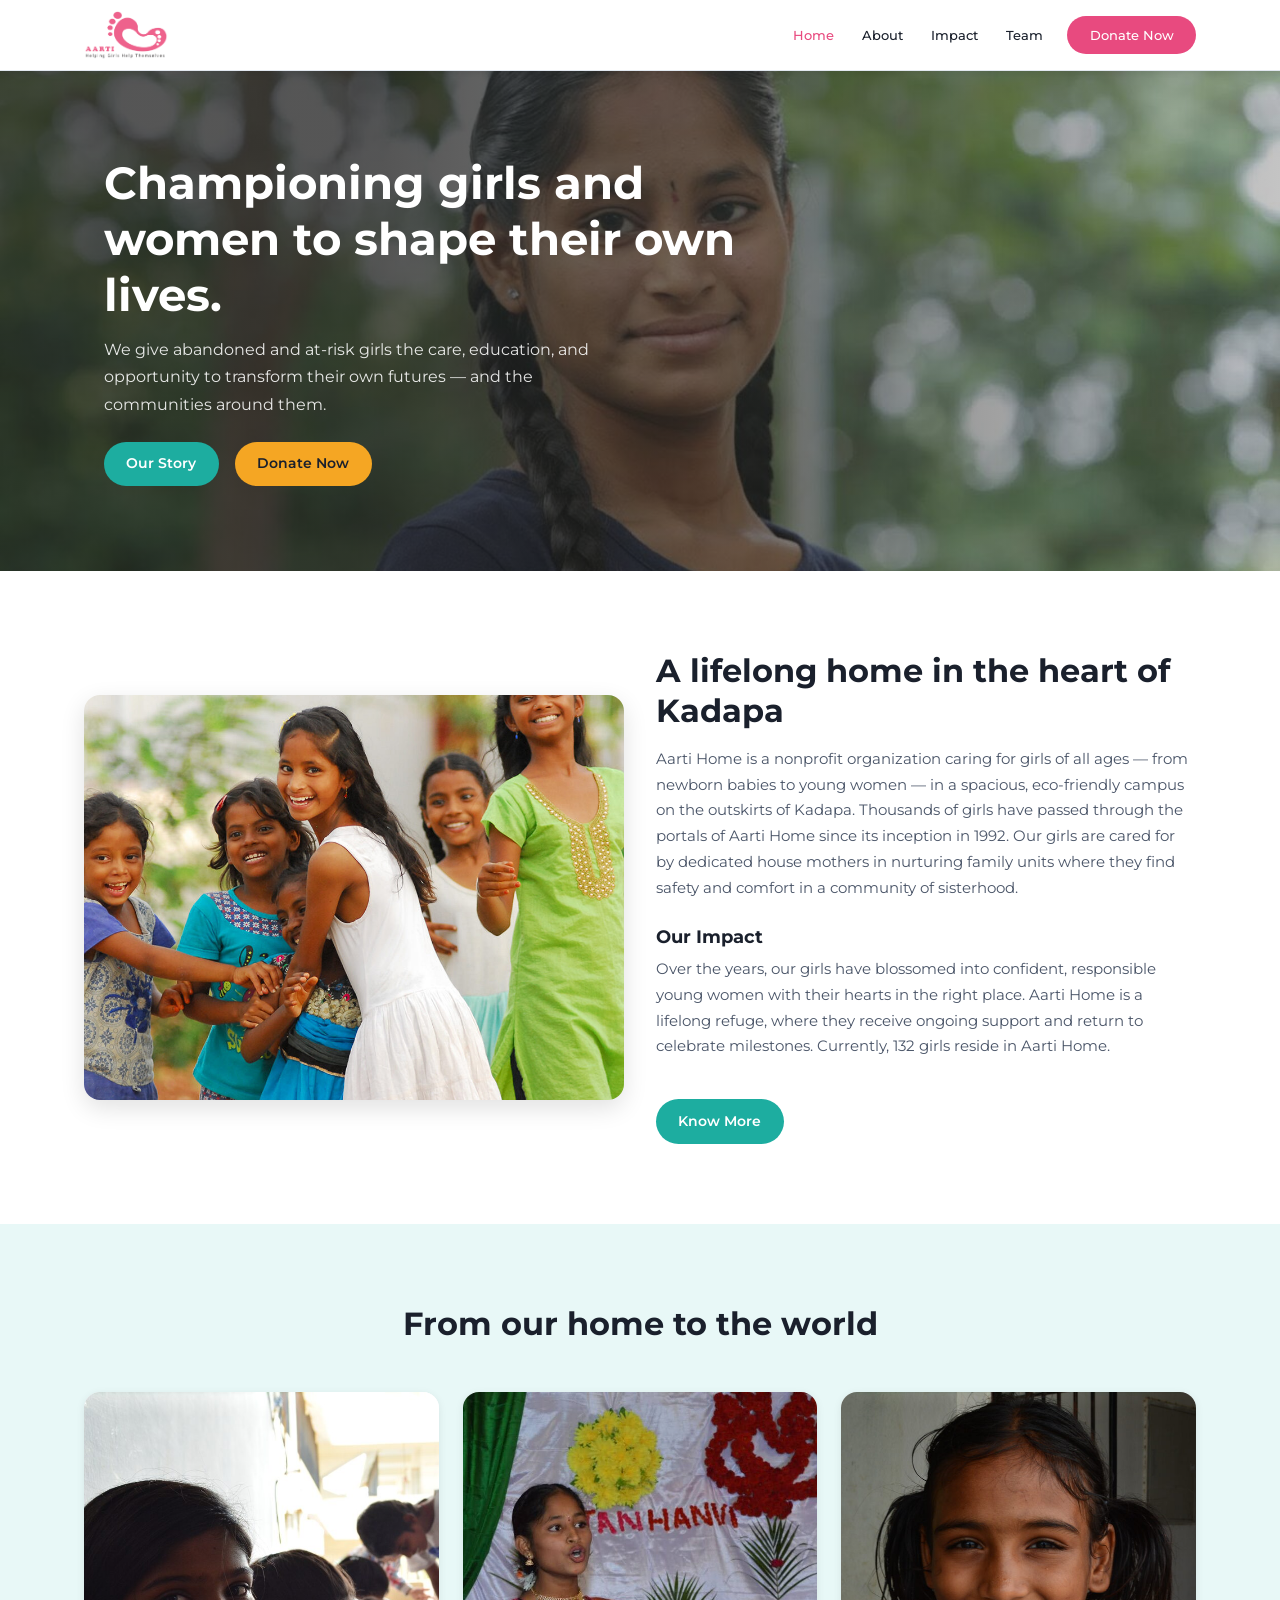
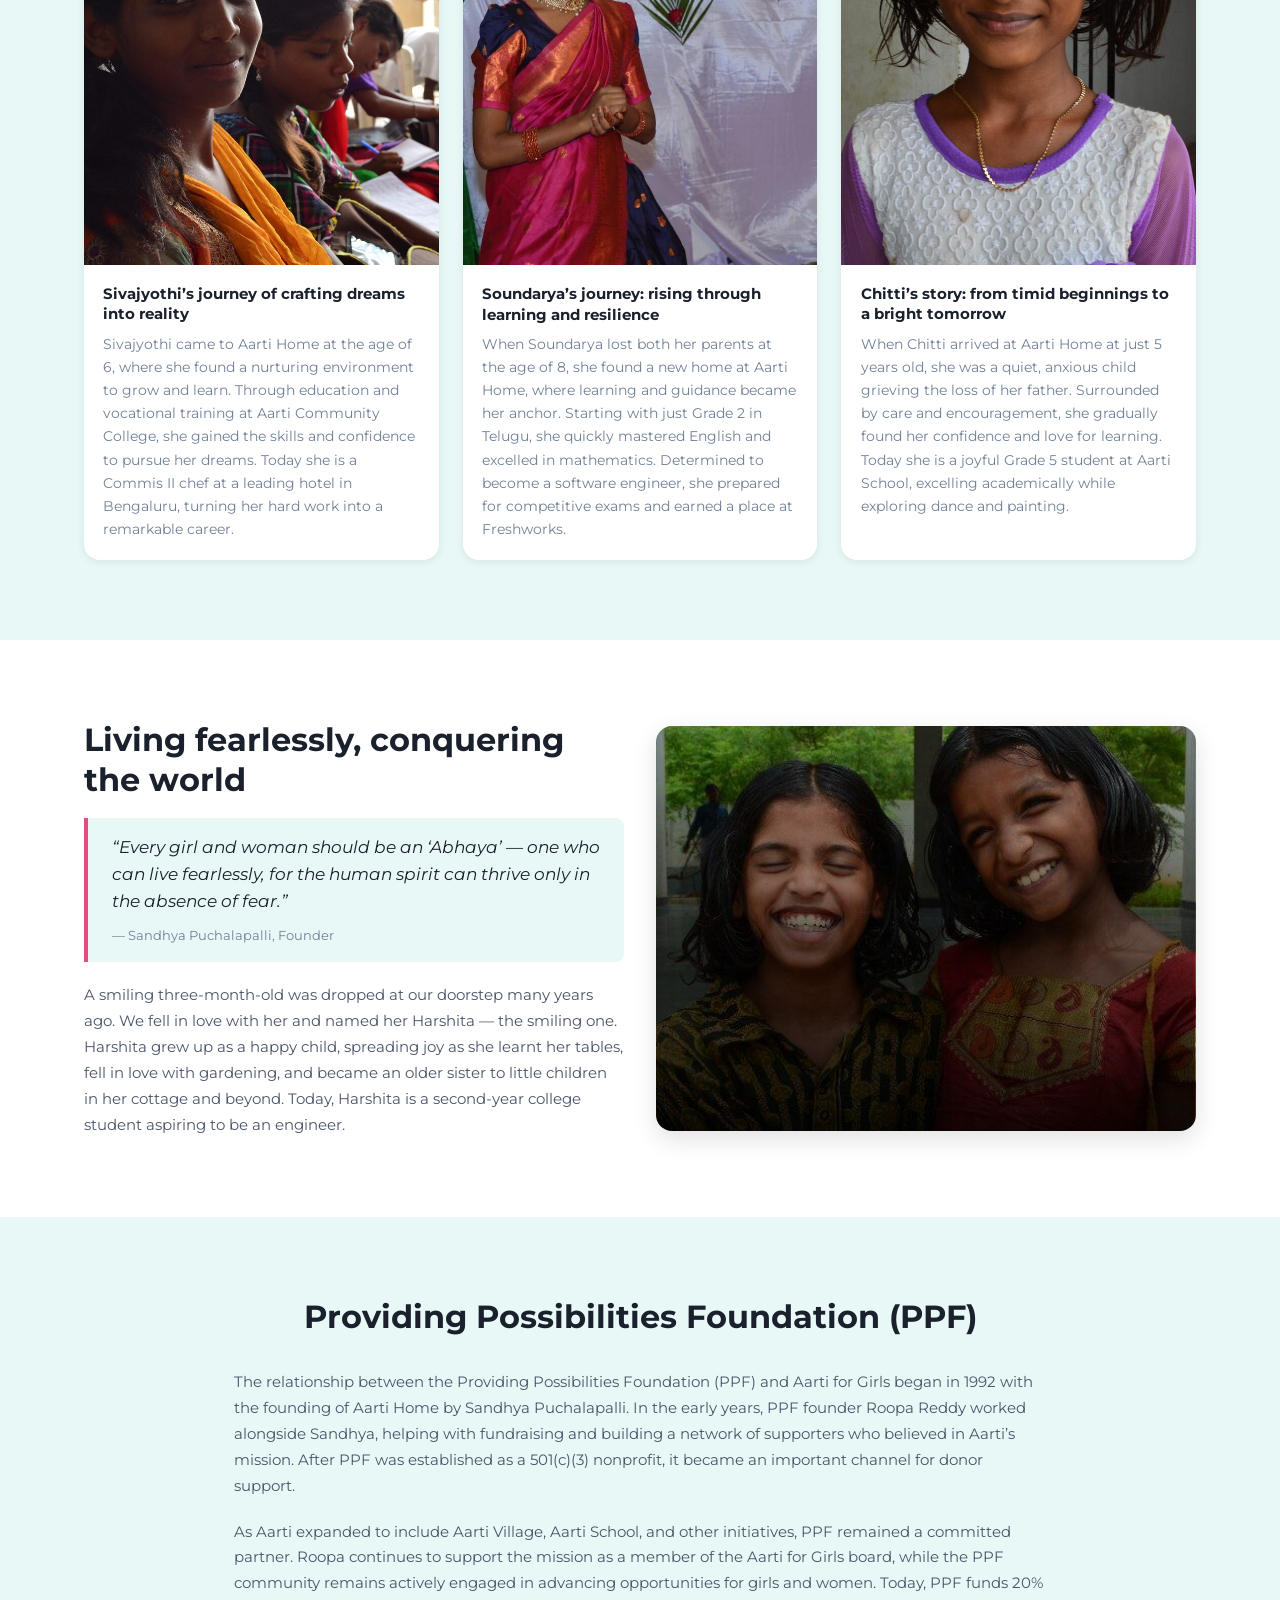
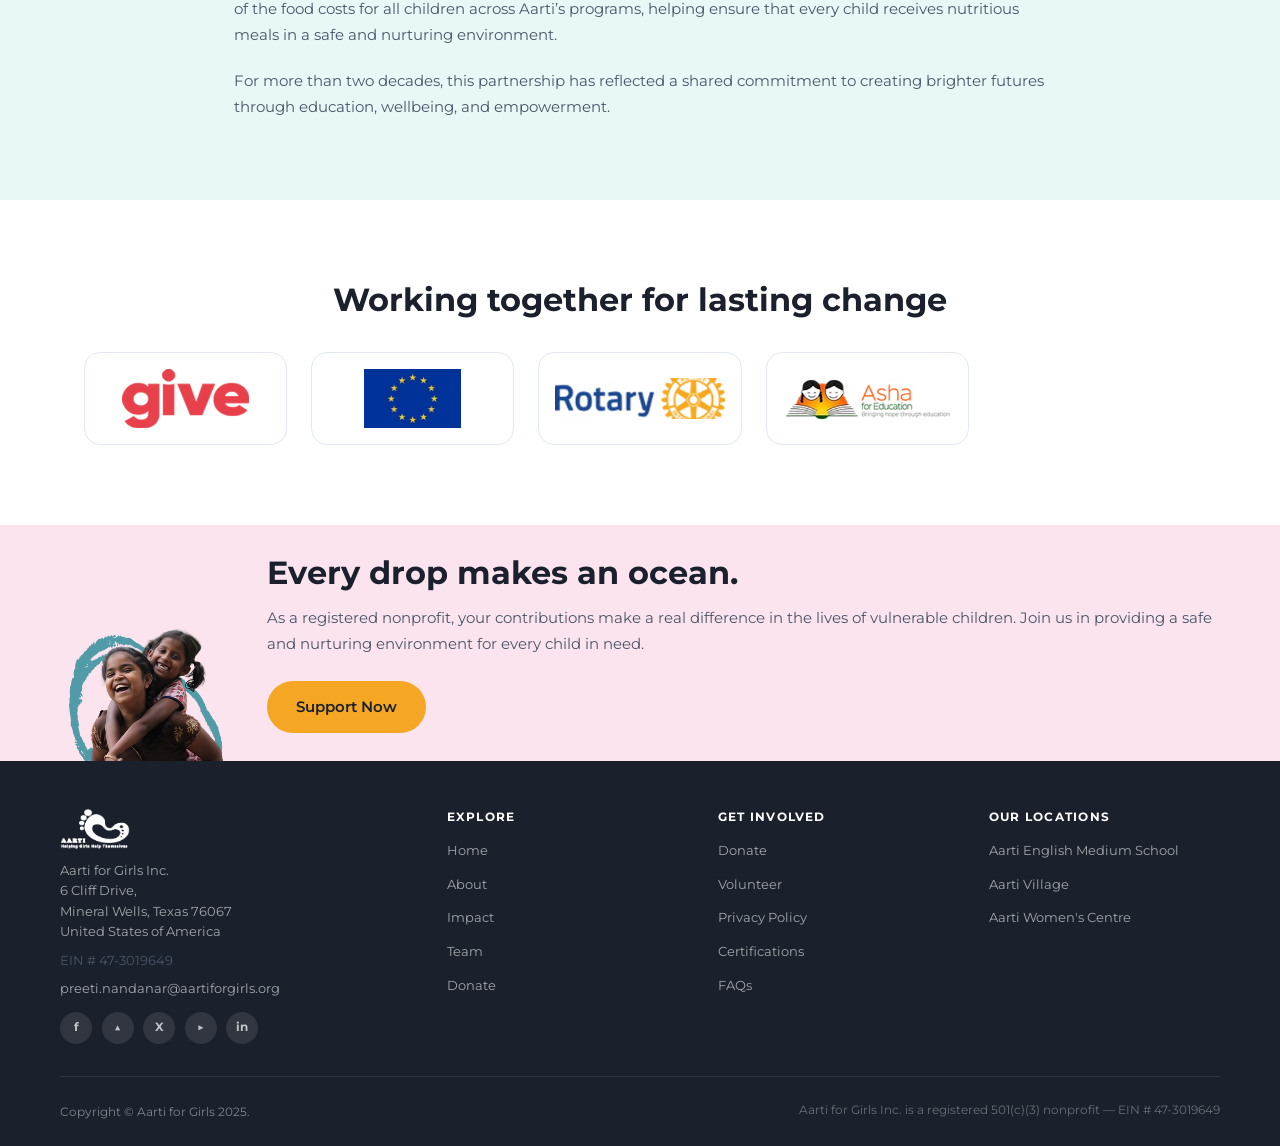
==== commit c450e787: "Remove section pre-heading labels; team hero uses grey gradient (no photo)" ====
--- a/index.html
+++ b/index.html
@@ -20,7 +20,6 @@
     <img class="hero-img" src="assets/images/hero-home.jpg" alt="Girls at Aarti Home smiling" loading="eager">
     <div class="hero-overlay"></div>
     <div class="hero-body">
-      <p class="sec-label" style="color:rgba(255,255,255,.85)">Aarti for Girls</p>
       <h1 style="max-width:660px;">Championing girls and women to shape their own lives.</h1>
       <p style="max-width:540px;margin-top:.75rem;">We give abandoned and at-risk girls the care, education, and opportunity to transform their own futures — and the communities around them.</p>
       <div style="display:flex;gap:1rem;flex-wrap:wrap;margin-top:1.5rem;">
@@ -38,7 +37,6 @@
           <img src="assets/images/our-story.jpg" alt="Aarti Home girls in their eco-friendly campus" style="border-radius:var(--r-l);box-shadow:var(--sh-hov);width:100%;aspect-ratio:4/3;object-fit:cover;">
         </div>
         <div>
-          <p class="sec-label">Our Story</p>
           <h2>A lifelong home in the heart of Kadapa</h2>
           <p style="margin-top:.9rem;">Aarti Home is a nonprofit organization caring for girls of all ages — from newborn babies to young women — in a spacious, eco-friendly campus on the outskirts of Kadapa. Thousands of girls have passed through the portals of Aarti Home since its inception in 1992. Our girls are cared for by dedicated house mothers in nurturing family units where they find safety and comfort in a community of sisterhood.</p>
           <h3 style="margin-top:1.5rem;font-size:1.15rem;">Our Impact</h3>
@@ -53,7 +51,6 @@
   <section class="section bg-teal-pale">
     <div class="container">
       <div class="text-center mb-3">
-        <p class="sec-label">Enabling meaningful journeys</p>
         <h2>From our home to the world</h2>
       </div>
       <div class="news-grid">
@@ -87,7 +84,6 @@
     <div class="container">
       <div class="grid-2" style="align-items:center;">
         <div>
-          <p class="sec-label">Aarti Alumni</p>
           <h2>Living fearlessly, conquering the world</h2>
           <div class="quote-block" style="margin-top:1.1rem;">
             <blockquote>“Every girl and woman should be an ‘Abhaya’ — one who can live fearlessly, for the human spirit can thrive only in the absence of fear.”</blockquote>
@@ -106,7 +102,6 @@
   <section class="section bg-teal-pale">
     <div class="container" style="max-width:860px;">
       <div class="text-center mb-2">
-        <p class="sec-label">A longstanding partnership</p>
         <h2>Providing Possibilities Foundation (PPF)</h2>
       </div>
       <p>The relationship between the Providing Possibilities Foundation (PPF) and Aarti for Girls began in 1992 with the founding of Aarti Home by Sandhya Puchalapalli. In the early years, PPF founder Roopa Reddy worked alongside Sandhya, helping with fundraising and building a network of supporters who believed in Aarti’s mission. After PPF was established as a 501(c)(3) nonprofit, it became an important channel for donor support.</p>
@@ -119,7 +114,6 @@
   <section class="section bg-white">
     <div class="container">
       <div class="text-center mb-2">
-        <p class="sec-label">Partners in Progress</p>
         <h2>Working together for lasting change</h2>
       </div>
       <div class="partners-grid" style="grid-template-columns:repeat(auto-fill,minmax(200px,1fr));">
